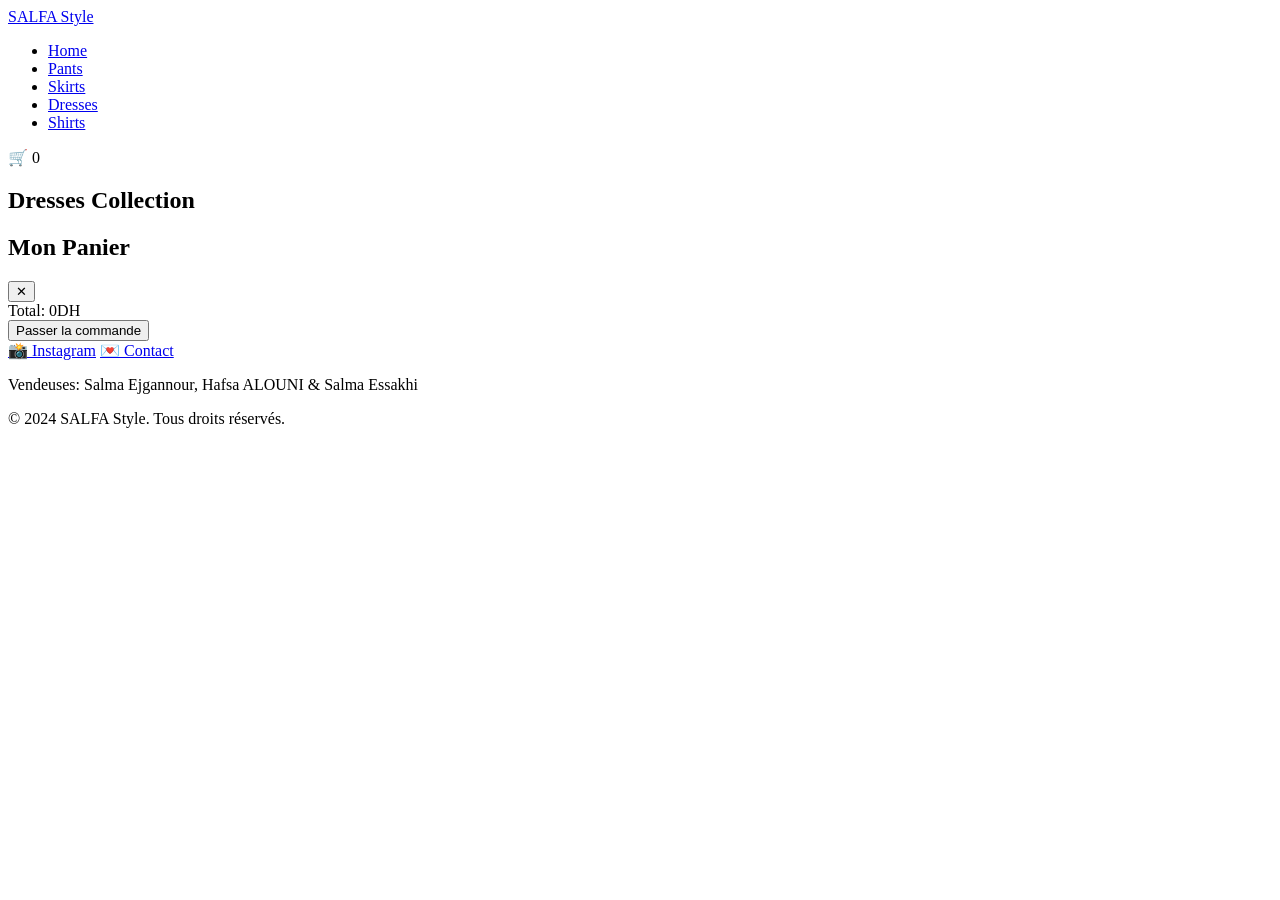
==== dresses.html @ 699b0c4d "Add HTML files" ====
<!DOCTYPE html>
<html lang="fr">
<head>
    <meta charset="UTF-8">
    <meta name="viewport" content="width=device-width, initial-scale=1.0">
    <title>Dresses - SALFA Style</title>
    <link rel="stylesheet" href="style.css">
</head>
<body>
    <header>
        <nav>
            <a href="index.html" class="logo">SALFA Style</a>
            <ul class="nav-links">
                <li><a href="index.html">Home</a></li>
                <li><a href="pants.html">Pants</a></li>
                <li><a href="skirts.html">Skirts</a></li>
                <li><a href="dresses.html" class="active">Dresses</a></li>
                <li><a href="shirts.html">Shirts</a></li>
            </ul>
            <div class="cart-icon" onclick="toggleCart()">
                🛒 <span class="cart-count" id="cartCount">0</span>
            </div>
        </nav>
    </header>

    <section class="products">
        <h2 class="section-title">Dresses Collection</h2>
        <div class="products-grid" id="productsGrid"></div>
    </section>

    <div class="cart-modal" id="cartModal">
        <div class="cart-content">
            <div class="cart-title">
                <h2>Mon Panier</h2>
                <button class="close-cart" onclick="toggleCart()">✕</button>
            </div>
            <div id="cartItems"></div>
            <div class="cart-total" id="cartTotal">Total: 0DH</div>
            <button class="checkout-btn" onclick="checkout()">Passer la commande</button>
        </div>
    </div>

    <footer>
        <div class="footer-content">
            <div class="social-links">
                <a href="#">📸 Instagram</a>
                <a href="#">💌 Contact</a>
            </div>
            <div class="vendeuses">
                <p>Vendeuses: Salma Ejgannour, Hafsa ALOUNI & Salma Essakhi</p>
                <p>&copy; 2024 SALFA Style. Tous droits réservés.</p>
            </div>
        </div>
    </footer>

    <script src="script.js"></script>
    <script>
        window.currentProducts = [
            {id:1, name:"Robe en Soie", price:199, img:"images/dress1.png"},
            {id:2, name:"Robe Blanche", price:699, img:"images/dress2.png"},
            {id:3, name:"Robe de Soirée", price:499, img:"images/dress3.png"},
            {id:4, name:"Robe Rose", price:349, img:"images/dress4.png"}
        ];
    </script>
</body>
</html>
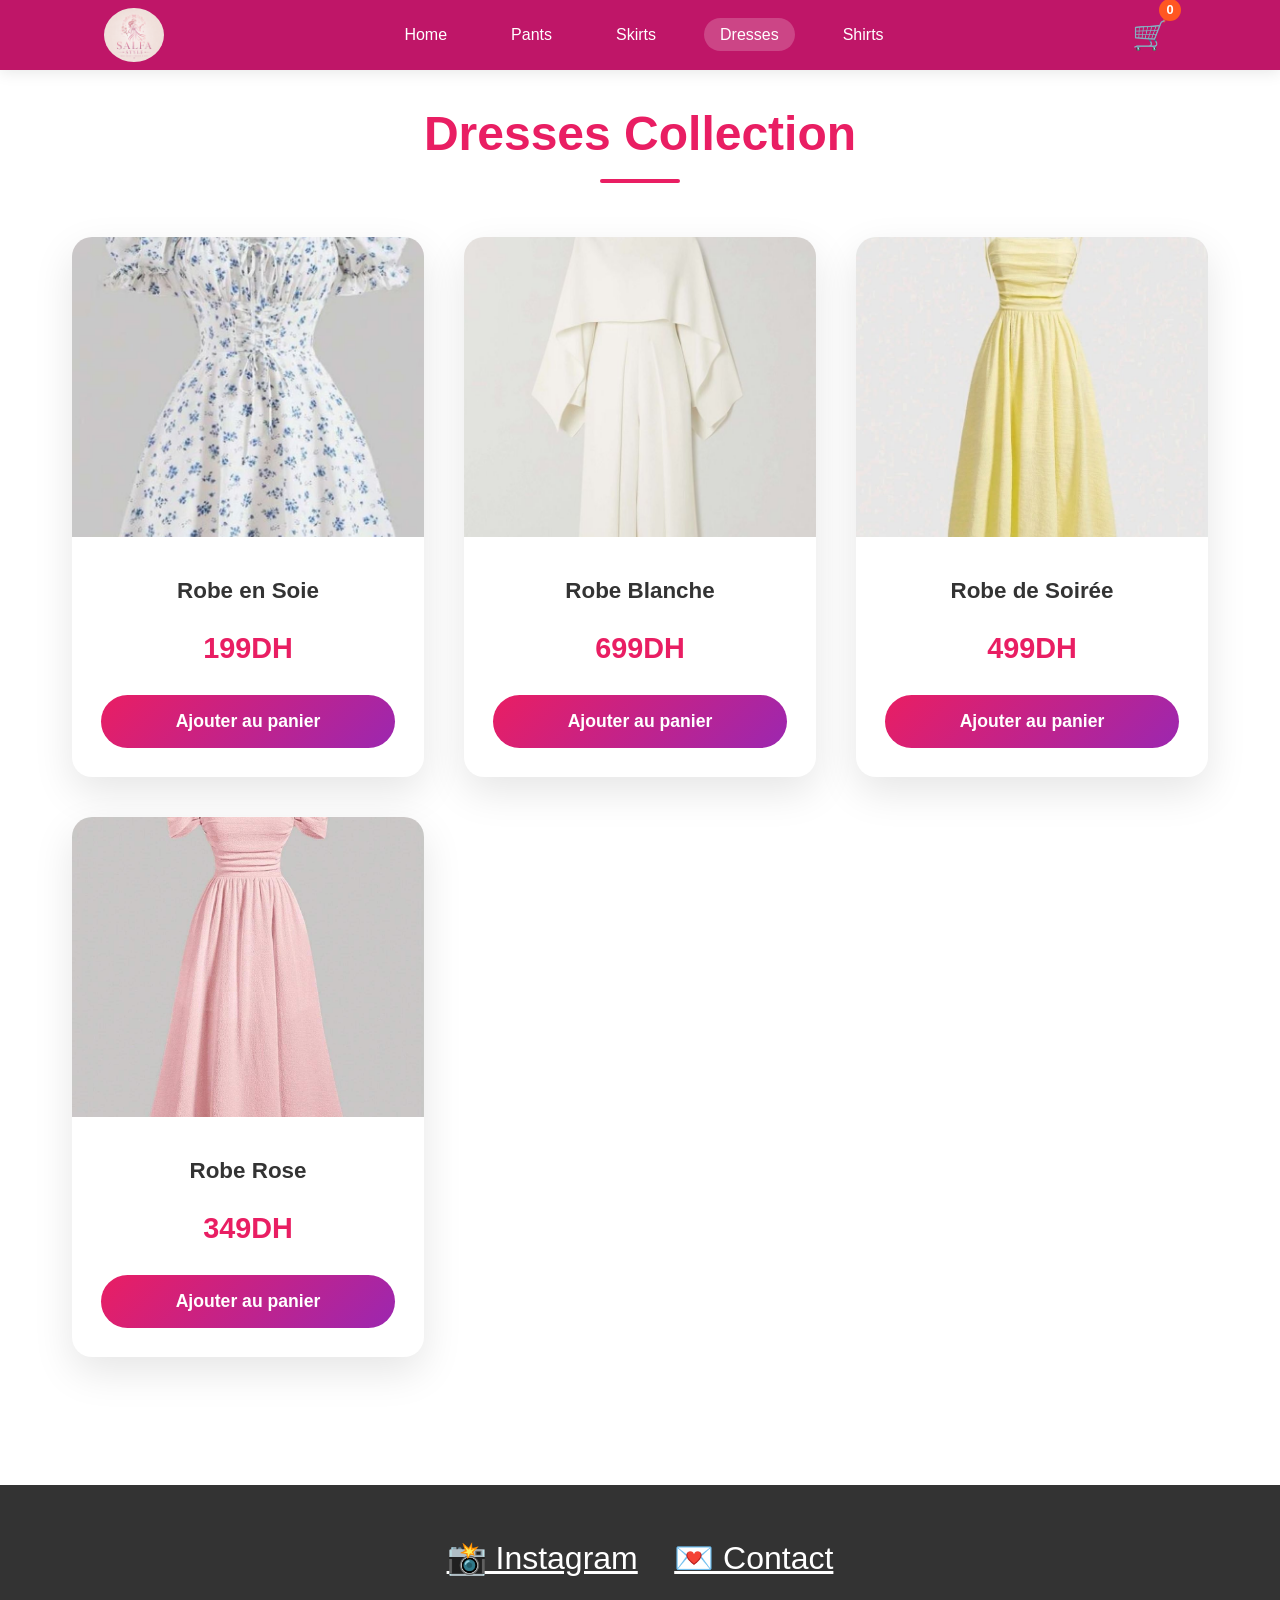
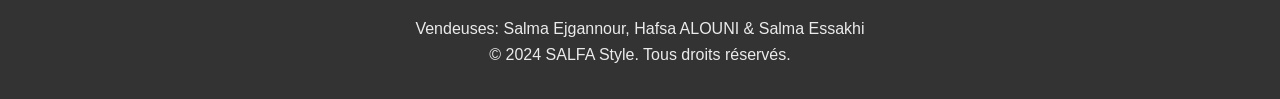
==== commit 6ea0da67: "add logo" ====
--- a/dresses.html
+++ b/dresses.html
@@ -9,7 +9,7 @@
 <body>
     <header>
         <nav>
-            <a href="index.html" class="logo">SALFA Style</a>
+            <img src="images/salfa_logo.png" alt="Logo" class="logo2">
             <ul class="nav-links">
                 <li><a href="index.html">Home</a></li>
                 <li><a href="pants.html">Pants</a></li>
--- a/style.css
+++ b/style.css
@@ -0,0 +1,368 @@
+* {
+    margin: 0;
+    padding: 0;
+    box-sizing: border-box;
+}
+
+body {
+    font-family: 'Arial', sans-serif;
+    line-height: 1.6;
+    color: #333;
+    overflow-x: hidden;
+}
+
+header {
+    background: #bf1668;
+    color: white;
+    padding: 0 !important;
+    position: fixed;
+    width: 100%;
+    top: 0;
+    z-index: 1000;
+    box-shadow: 0 2px 15px rgba(0,0,0,0.1);
+    min-height: auto;
+    height: 70px;
+    display: flex;
+    align-items: center;
+
+}
+
+nav {
+    display: flex;
+    justify-content: space-between;
+    align-items: center;
+    max-width: 1200px;
+    margin: 0 auto;
+    padding: 0 5%;
+    height: 60px;
+    width: 100%;
+}
+
+.logo2{
+    width: 60px;
+    height: auto;
+    object-fit: contain;
+    margin: 0;
+    border-radius: 50%;
+}
+
+.nav-links {
+    display: flex;
+    list-style: none;
+    gap: 2rem;
+    justify-content: center;
+    flex-grow: 1;
+    margin: 0;
+}
+
+.nav-links a {
+    color: white;
+    text-decoration: none;
+    padding: 0.5rem 1rem;
+    border-radius: 25px;
+    transition: all 0.3s;
+    font-weight: 500;
+}
+
+.nav-links a:hover, .nav-links a.active {
+    background: rgba(255,255,255,0.2);
+}
+
+.cart-icon {
+    position: relative;
+    font-size: 1.8rem;
+    cursor: pointer;
+    padding: 0.5rem;
+    border-radius: 50%;
+    transition: all 0.3s;
+    display: flex;
+    align-items: center;
+}
+
+.cart-icon:hover {
+    background: rgba(255,255,255,0.2);
+    transform: scale(1.1);
+}
+
+.cart-count {
+    position: absolute;
+    top: -5px;
+    right: -5px;
+    background: #ff5722;
+    color: white;
+    border-radius: 50%;
+    width: 22px;
+    height: 22px;
+    font-size: 0.8rem;
+    display: flex;
+    align-items: center;
+    justify-content: center;
+    font-weight: bold;
+}
+
+/* Hero Slider */
+.hero {
+    height: 100vh;
+    position: relative;
+    margin-top: 80px;
+    overflow: hidden;
+}
+
+.slider {
+    position: relative;
+    height: 100%;
+    width: 100%;
+}
+
+.slide {
+    position: absolute;
+    top: 0;
+    left: 0;
+    width: 100%;
+    height: 100%;
+    background-size: cover;
+    background-position: center;
+    display: flex;
+    align-items: center;
+    justify-content: center;
+    text-align: center;
+    color: white;
+    opacity: 0;
+    transition: opacity 1s ease-in-out;
+}
+
+.slide.active {
+    opacity: 1;
+}
+
+.slide-content {
+    background: rgba(0,0,0,0.5);
+    padding: 3rem;
+    border-radius: 20px;
+    max-width: 600px;
+}
+
+.slide h1 {
+    font-size: 3.5rem;
+    margin-bottom: 1rem;
+    text-shadow: 2px 2px 4px rgba(0,0,0,0.5);
+}
+
+.slide p {
+    font-size: 1.3rem;
+    margin-bottom: 2rem;
+}
+
+/* Products */
+.products {
+    padding: 6rem 2rem 4rem;
+    max-width: 1200px;
+    margin: 0 auto;
+}
+
+.section-title {
+    text-align: center;
+    font-size: 3rem;
+    margin-bottom: 4rem;
+    color: #e91e63;
+    position: relative;
+}
+
+.section-title::after {
+    content: '';
+    position: absolute;
+    bottom: -10px;
+    left: 50%;
+    transform: translateX(-50%);
+    width: 80px;
+    height: 4px;
+    background: #e91e63;
+    border-radius: 2px;
+}
+
+.products-grid {
+    display: grid;
+    grid-template-columns: repeat(auto-fit, minmax(280px, 1fr));
+    gap: 2.5rem;
+}
+
+.product-card {
+    background: white;
+    border-radius: 20px;
+    overflow: hidden;
+    box-shadow: 0 15px 40px rgba(0,0,0,0.1);
+    transition: all 0.4s ease;
+    cursor: pointer;
+}
+
+.product-card:hover {
+    transform: translateY(-15px);
+    box-shadow: 0 25px 60px rgba(0,0,0,0.2);
+}
+
+.product-image {
+    width: 100%;
+    height: 300px;
+    object-fit: cover;
+    transition: transform 0.4s ease;
+}
+
+.product-card:hover .product-image {
+    transform: scale(1.05);
+}
+
+.product-info {
+    padding: 1.8rem;
+    text-align: center;
+}
+
+.product-name {
+    font-size: 1.4rem;
+    margin-bottom: 1rem;
+    color: #333;
+    font-weight: 600;
+}
+
+.product-price {
+    font-size: 1.8rem;
+    font-weight: bold;
+    color: #e91e63;
+    margin-bottom: 1.5rem;
+}
+
+.add-to-cart-btn {
+    width: 100%;
+    background: linear-gradient(135deg, #e91e63, #9c27b0);
+    color: white;
+    border: none;
+    padding: 1rem 2rem;
+    border-radius: 30px;
+    font-size: 1.1rem;
+    font-weight: 600;
+    cursor: pointer;
+    transition: all 0.3s ease;
+}
+
+.add-to-cart-btn:hover {
+    background: linear-gradient(135deg, #c2185b, #7b1fa2);
+    transform: translateY(-3px);
+    box-shadow: 0 10px 25px rgba(233,30,99,0.4);
+}
+
+/* Cart Modal */
+.cart-modal {
+    display: none;
+    position: fixed;
+    top: 0;
+    left: 0;
+    width: 100%;
+    height: 100%;
+    background: rgba(0,0,0,0.7);
+    z-index: 2000;
+    backdrop-filter: blur(8px);
+}
+
+.cart-content {
+    position: absolute;
+    top: 50%;
+    left: 50%;
+    transform: translate(-50%, -50%);
+    background: white;
+    padding: 2.5rem;
+    border-radius: 25px;
+    max-width: 500px;
+    width: 90%;
+    max-height: 80vh;
+    overflow-y: auto;
+}
+
+.cart-title {
+    display: flex;
+    justify-content: space-between;
+    align-items: center;
+    margin-bottom: 2rem;
+}
+
+.close-cart {
+    background: #ff5722;
+    color: white;
+    border: none;
+    padding: 0.5rem 1rem;
+    border-radius: 20px;
+    cursor: pointer;
+    font-size: 1.2rem;
+}
+
+.cart-item {
+    display: flex;
+    justify-content: space-between;
+    align-items: center;
+    padding: 1.5rem 0;
+    border-bottom: 1px solid #eee;
+}
+
+.cart-total {
+    font-size: 2rem;
+    font-weight: bold;
+    text-align: center;
+    margin: 2rem 0;
+    color: #e91e63;
+}
+
+.checkout-btn {
+    width: 100%;
+    background: linear-gradient(135deg, #4caf50, #66bb6a);
+    color: white;
+    border: none;
+    padding: 1.2rem;
+    border-radius: 30px;
+    font-size: 1.2rem;
+    font-weight: 600;
+    cursor: pointer;
+}
+
+/* Footer */
+footer {
+    background: #333;
+    color: white;
+    text-align: center;
+    padding: 3rem 2rem 2rem;
+    margin-top: 4rem;
+}
+
+.footer-content {
+    max-width: 1200px;
+    margin: 0 auto;
+}
+
+.social-links {
+    margin-bottom: 2rem;
+}
+
+.social-links a {
+    color: white;
+    font-size: 2rem;
+    margin: 0 1rem;
+    transition: color 0.3s;
+}
+
+.social-links a:hover {
+    color: #e91e63;
+}
+
+.vendeuses {
+    margin-top: 1rem;
+    opacity: 0.9;
+}
+
+@media (max-width: 768px) {
+    .nav-links {
+        display: none;
+    }
+    .slide h1 {
+        font-size: 2.5rem;
+    }
+    .products-grid {
+        grid-template-columns: 1fr;
+    }
+}
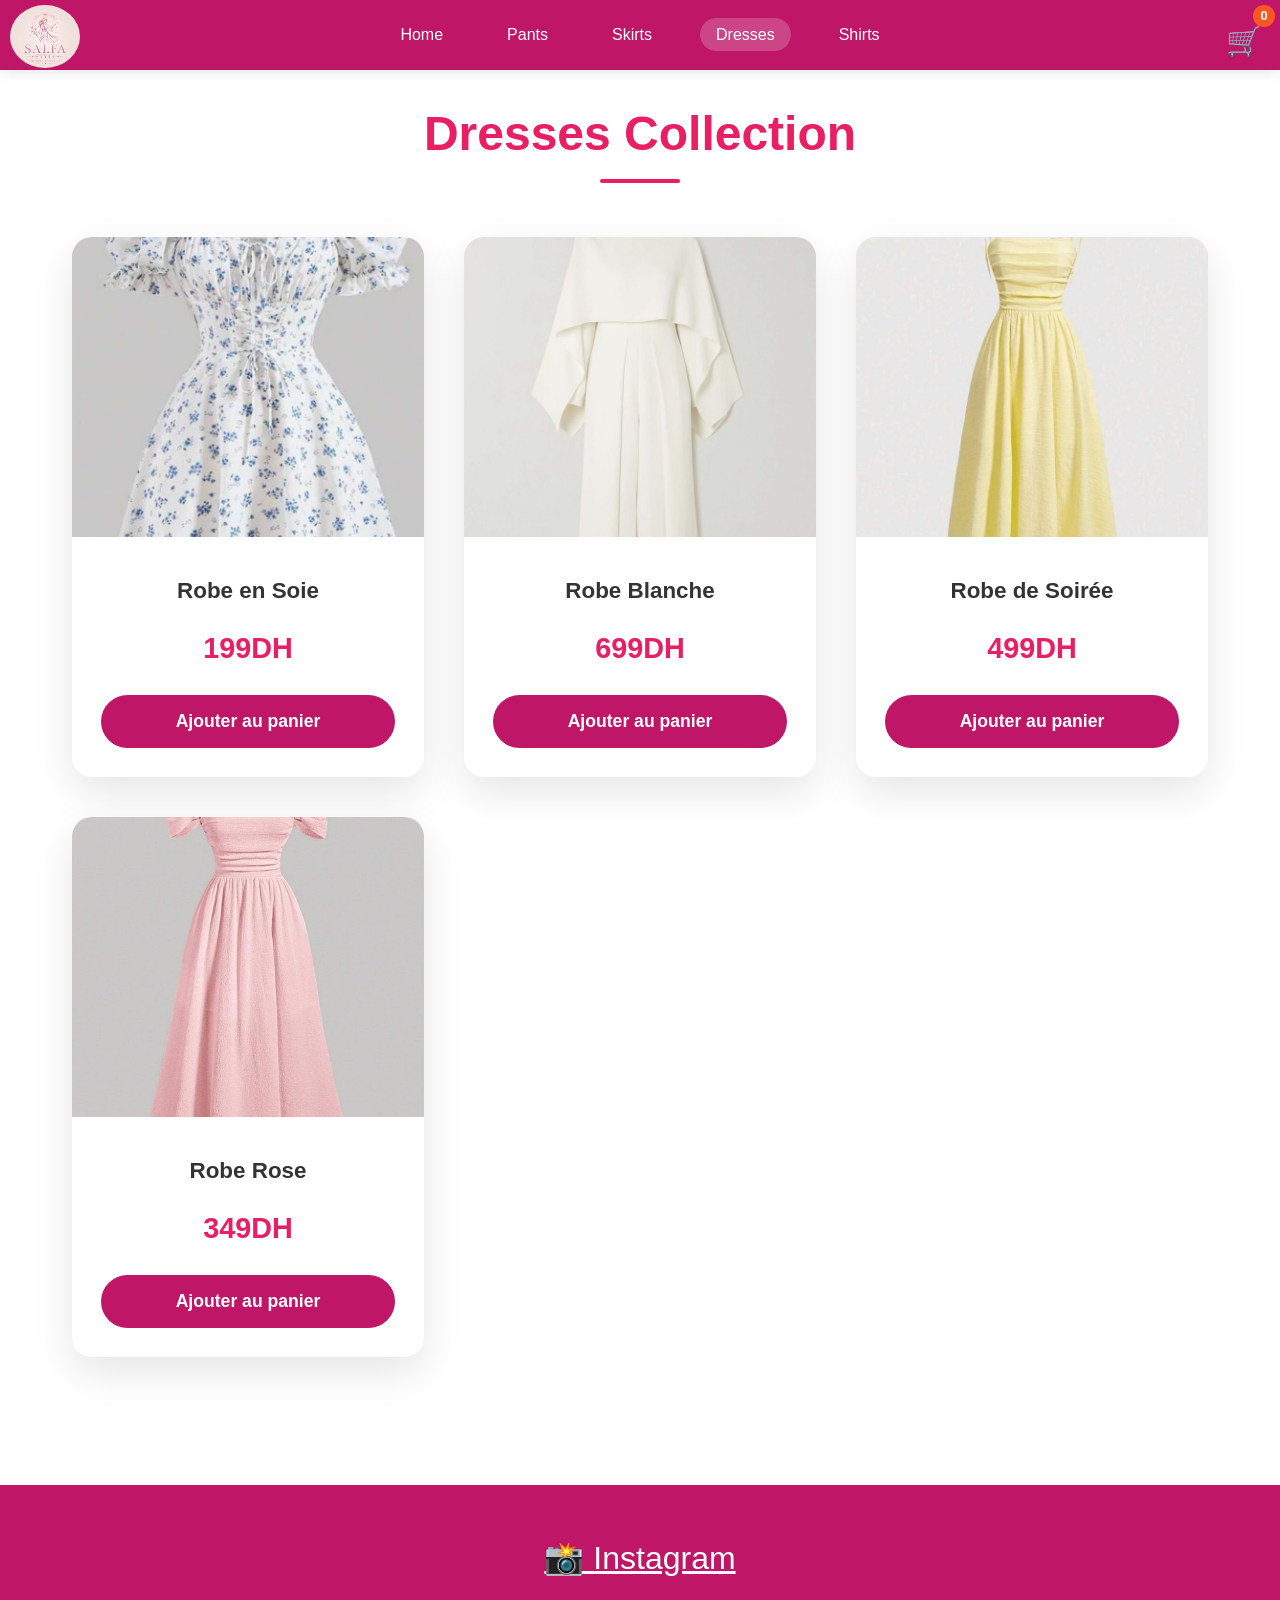
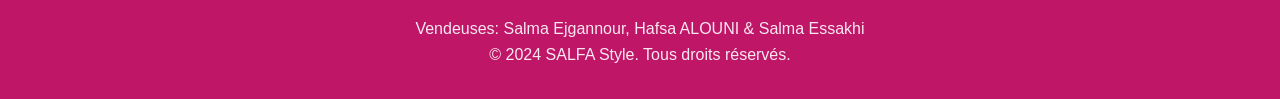
==== commit a425b910: "fixe footer" ====
--- a/dresses.html
+++ b/dresses.html
@@ -43,8 +43,7 @@
     <footer>
         <div class="footer-content">
             <div class="social-links">
-                <a href="#">📸 Instagram</a>
-                <a href="#">💌 Contact</a>
+                <a href="https://www.instagram.com/salfa_style26?igsh=MXJuZnM0MmxhdzQ1aA==">📸 Instagram</a>
             </div>
             <div class="vendeuses">
                 <p>Vendeuses: Salma Ejgannour, Hafsa ALOUNI & Salma Essakhi</p>
--- a/style.css
+++ b/style.css
@@ -39,11 +39,14 @@
 }
 
 .logo2{
-    width: 60px;
+    width: 70px;
     height: auto;
     object-fit: contain;
     margin: 0;
     border-radius: 50%;
+    position: fixed;
+    top: 5px;
+    left: 10px;
 }
 
 .nav-links {
@@ -69,7 +72,6 @@
 }
 
 .cart-icon {
-    position: relative;
     font-size: 1.8rem;
     cursor: pointer;
     padding: 0.5rem;
@@ -77,6 +79,9 @@
     transition: all 0.3s;
     display: flex;
     align-items: center;
+    position: fixed;
+    top: 10px;
+    right: 10px;
 }
 
 .cart-icon:hover {
@@ -232,7 +237,7 @@
 
 .add-to-cart-btn {
     width: 100%;
-    background: linear-gradient(135deg, #e91e63, #9c27b0);
+    background: #bf1668;
     color: white;
     border: none;
     padding: 1rem 2rem;
@@ -240,11 +245,10 @@
     font-size: 1.1rem;
     font-weight: 600;
     cursor: pointer;
-    transition: all 0.3s ease;
-}
+    transition: all 0.3s ease;}
 
 .add-to-cart-btn:hover {
-    background: linear-gradient(135deg, #c2185b, #7b1fa2);
+    background: #bf1668;
     transform: translateY(-3px);
     box-shadow: 0 10px 25px rgba(233,30,99,0.4);
 }
@@ -323,7 +327,7 @@
 
 /* Footer */
 footer {
-    background: #333;
+    background:#bf1668;
     color: white;
     text-align: center;
     padding: 3rem 2rem 2rem;
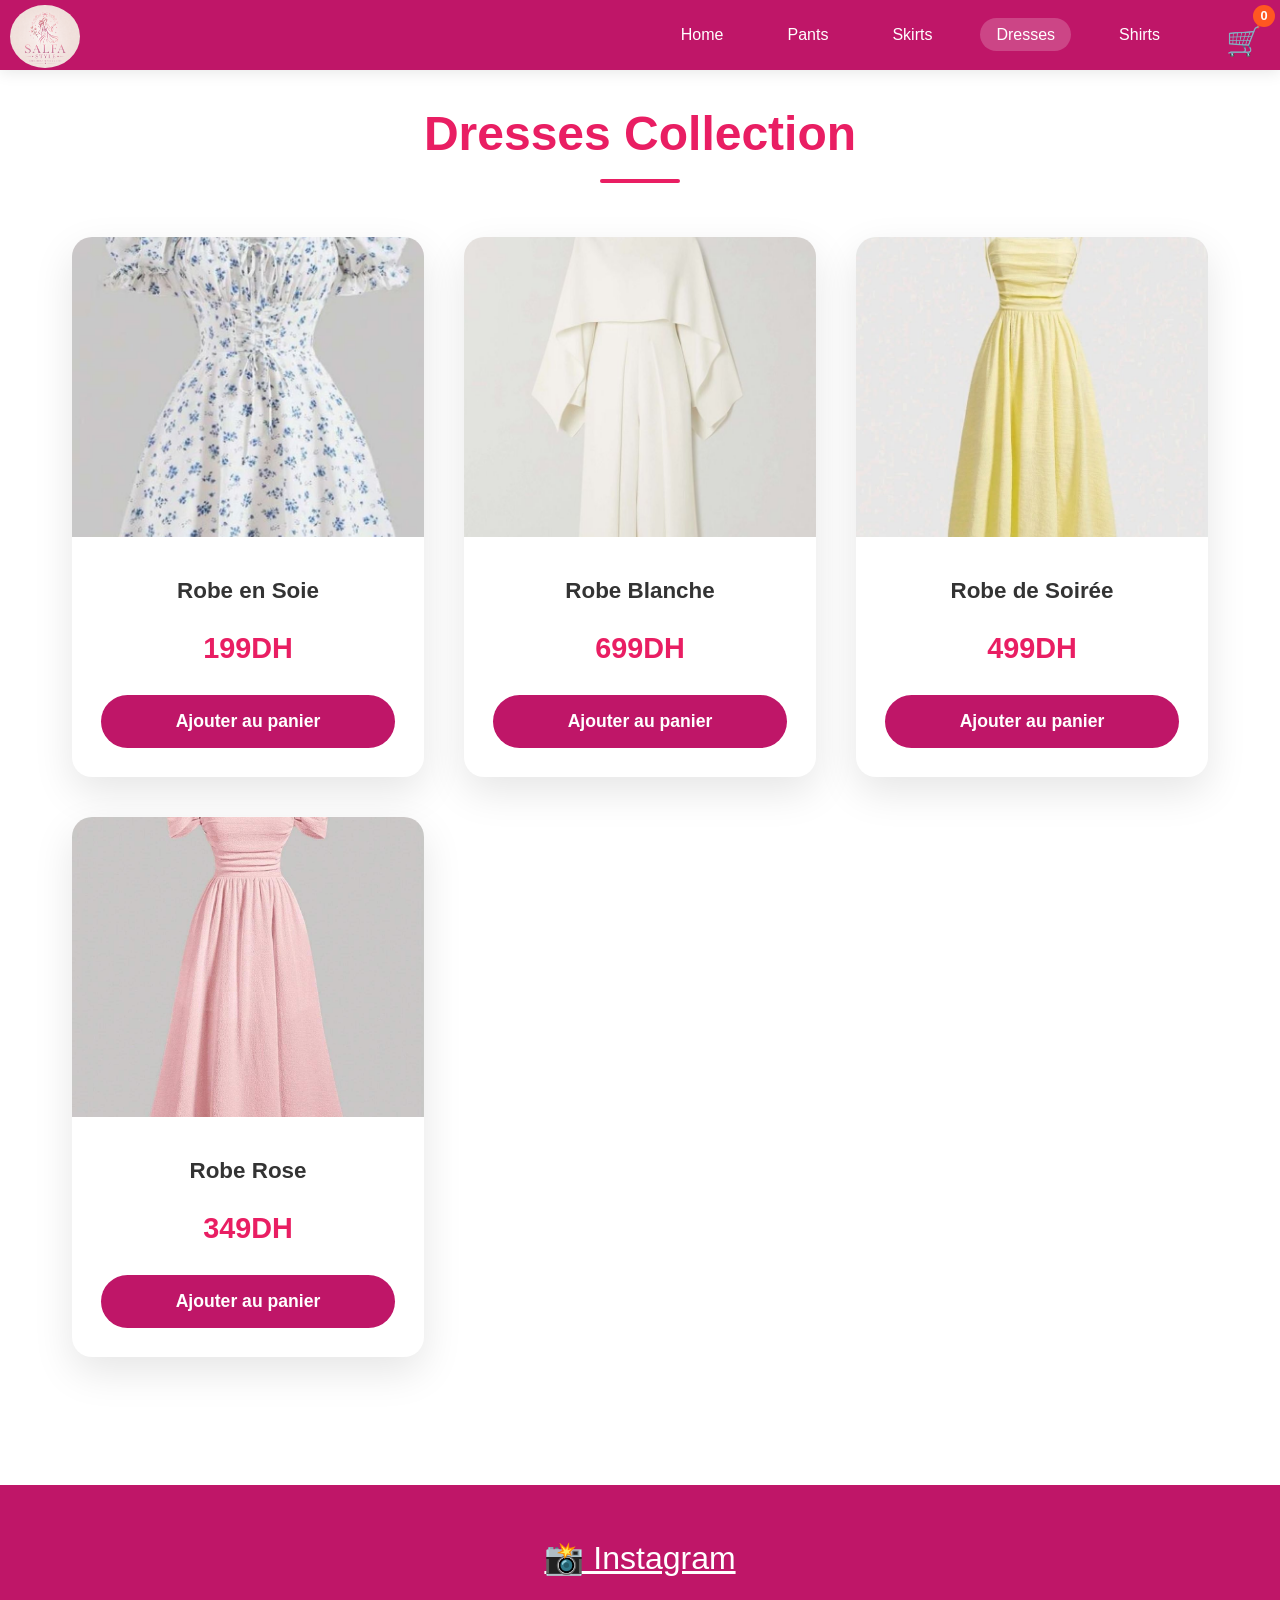
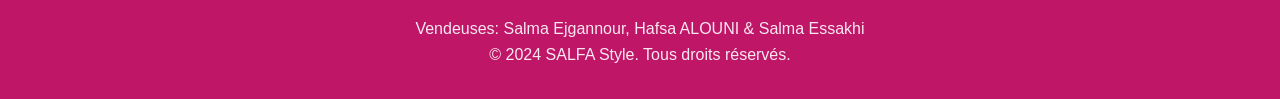
==== commit fbb3946f: "modification style" ====
--- a/dresses.html
+++ b/dresses.html
@@ -9,14 +9,21 @@
 <body>
     <header>
         <nav>
+            <div class="mobile_view">
+                <button class="sandwich-button" aria-label="Ouvrir le menu"><ul>Menu</ul></button>
+            </div>
+            <div>
             <img src="images/salfa_logo.png" alt="Logo" class="logo2">
-            <ul class="nav-links">
-                <li><a href="index.html">Home</a></li>
-                <li><a href="pants.html">Pants</a></li>
-                <li><a href="skirts.html">Skirts</a></li>
-                <li><a href="dresses.html" class="active">Dresses</a></li>
-                <li><a href="shirts.html">Shirts</a></li>
-            </ul>
+            </div>
+            <div>
+                <ul class="nav-links">
+                    <li><a href="index.html">Home</a></li>
+                    <li><a href="pants.html">Pants</a></li>
+                    <li><a href="skirts.html">Skirts</a></li>
+                    <li><a href="dresses.html" class="active">Dresses</a></li>
+                    <li><a href="shirts.html">Shirts</a></li>
+                </ul>
+            </div>
             <div class="cart-icon" onclick="toggleCart()">
                 🛒 <span class="cart-count" id="cartCount">0</span>
             </div>
--- a/style.css
+++ b/style.css
@@ -359,13 +359,36 @@
     opacity: 0.9;
 }
 
+@media (min-width: 768px) {
+    .mobile_view {
+        display: none;
+    }
+}
 @media (max-width: 768px) {
+    .mobile_view {
+        display: block;
+        position: inherit;
+    }
+    .logo2 {
+        /* justify-content: center; */
+        position: relative;
+    }
     .nav-links {
         display: none;
     }
     .slide h1 {
         font-size: 2.5rem;
     }
+    .Menu {
+        display: block;
+        position: absolute;
+        top: 70px;
+        left: 0;
+        width: 100%;
+        background: #bf1668;
+        padding: 1rem 0;
+        text-align: center;
+    }
     .products-grid {
         grid-template-columns: 1fr;
     }
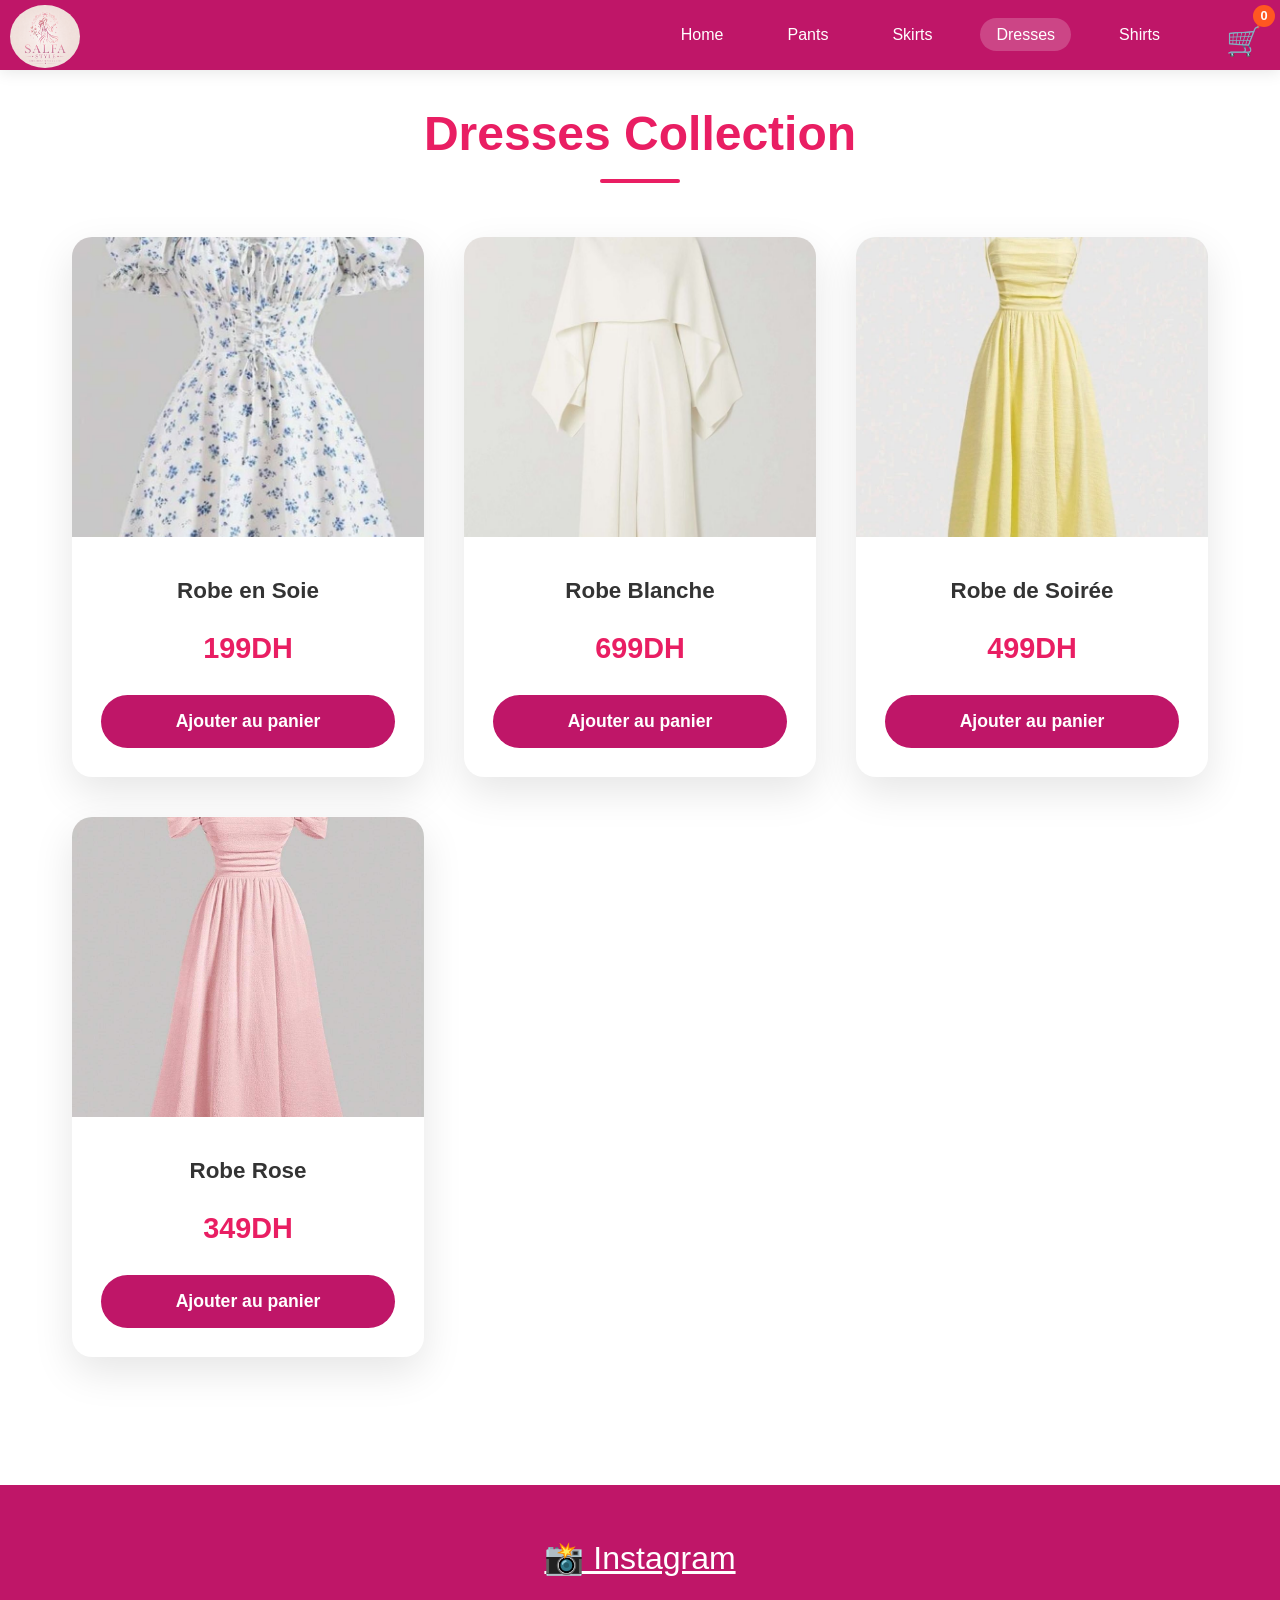
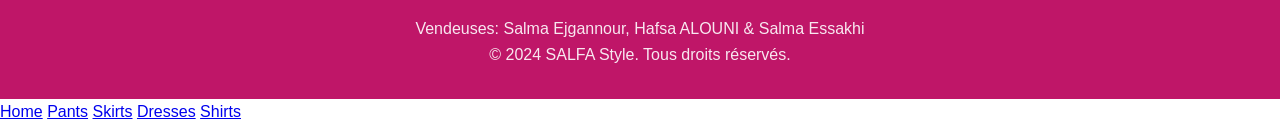
==== commit 0565d887: "add menu" ====
--- a/dresses.html
+++ b/dresses.html
@@ -10,7 +10,7 @@
     <header>
         <nav>
             <div class="mobile_view">
-                <button class="sandwich-button" aria-label="Ouvrir le menu"><ul>Menu</ul></button>
+                <button id="menuBtn" class="sandwich-button" aria-label="Ouvrir le menu"><ul>Menu</ul></button>
             </div>
             <div>
             <img src="images/salfa_logo.png" alt="Logo" class="logo2">
--- a/style.css
+++ b/style.css
@@ -379,17 +379,30 @@
     .slide h1 {
         font-size: 2.5rem;
     }
-    .Menu {
-        display: block;
-        position: absolute;
-        top: 70px;
-        left: 0;
-        width: 100%;
-        background: #bf1668;
-        padding: 1rem 0;
-        text-align: center;
-    }
     .products-grid {
         grid-template-columns: 1fr;
     }
+    #sideMenu {
+    position: fixed;
+    top: 0;
+    left: -250px; /* مخبي */
+    width: 250px;
+    height: 100%;
+    background: #333;
+    color: white;
+    padding: 20px;
+    transition: 0.3s;
+    z-index: 9999;
+    }
+
+    #sideMenu.active {
+    left: 0; /* كيبان */
+    }
+
+    #sideMenu a {
+    display: block;
+    color: white;
+    margin: 10px 0;
+    text-decoration: none;
+    }
 }
